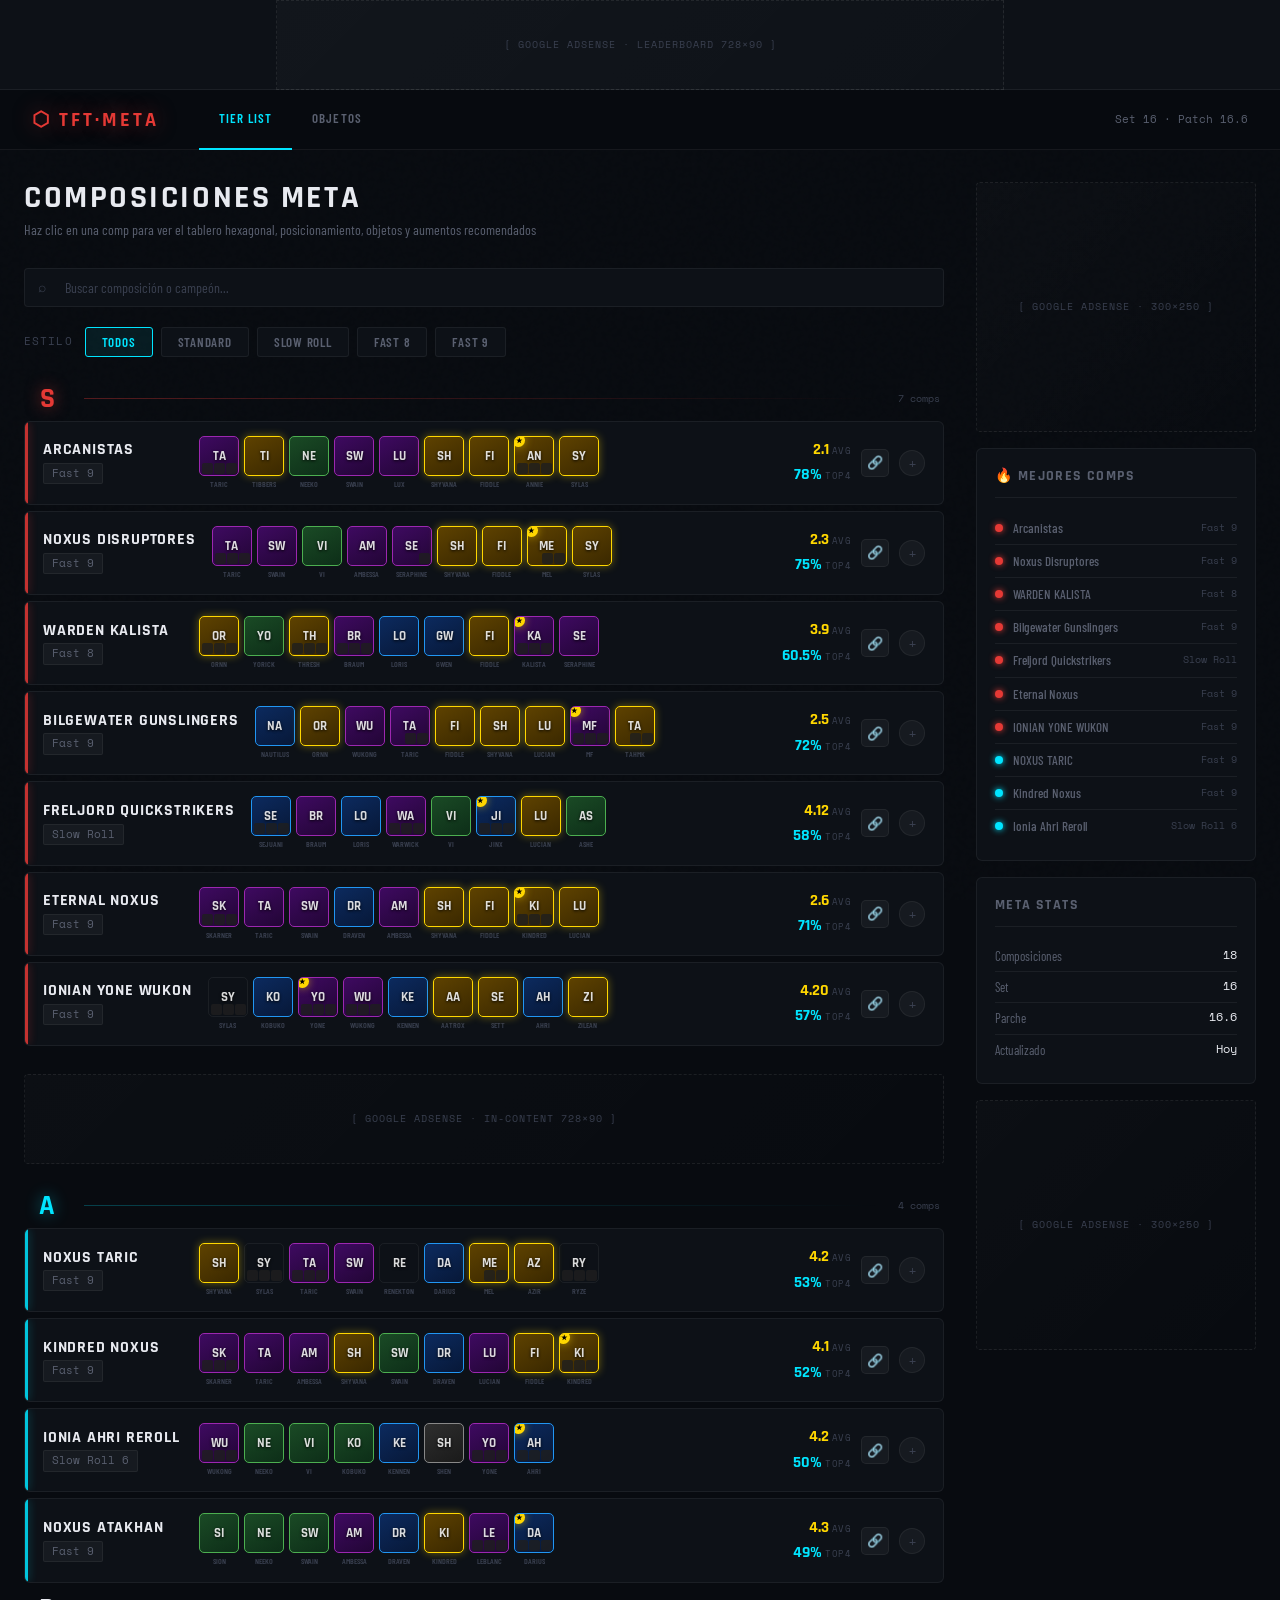
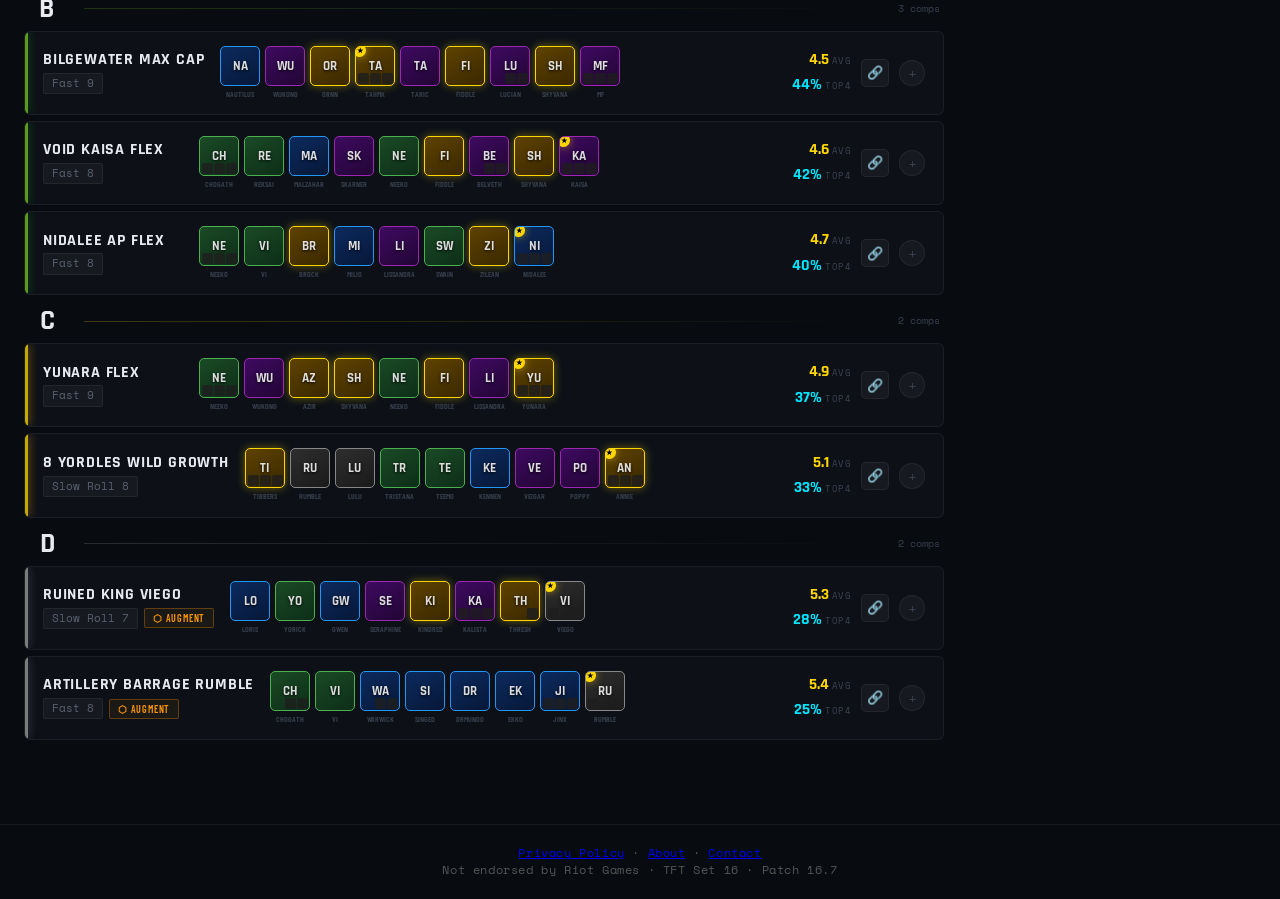
==== index.html @ 2f75623a "Eliminación de comentarios y espacios vacios" ====
<!DOCTYPE html>
<html lang="es">
<head>
<meta charset="UTF-8">
<meta name="viewport" content="width=device-width, initial-scale=1.0">
<title>TFT Meta Comps · Set 16 Tier List</title>
<link href="https://fonts.googleapis.com/css2?family=Rajdhani:wght@400;500;600;700&family=Space+Mono:wght@400;700&family=Barlow+Condensed:wght@300;400;500;600;700&display=swap" rel="stylesheet">
<link rel="stylesheet" href="index-style.css">
</head>
<body>

<div class="ad-top"><div class="ad-top-in">[ Google AdSense · Leaderboard 728×90 ]</div></div>

<nav>
  <a href="index.html" class="logo">⬡ TFT·META</a>
  <div class="nav-tabs">
    <a href="index.html" class="nav-tab on">Tier List</a>
    <a href="tft-items.html"   class="nav-tab">Objetos</a>
  </div>
  <div class="nav-right">
    <span class="patch">Set 16 · Patch 16.6</span>
  </div>
</nav>

<div class="wrap">
<div class="main">
  <div class="ph">
    <h1>Composiciones Meta</h1>
    <p>Haz clic en una comp para ver el tablero hexagonal, posicionamiento, objetos y aumentos recomendados</p>
  </div>
  <div class="swrap"><span class="si">⌕</span><input type="text" id="SI" placeholder="Buscar composición o campeón..." oninput="go()"></div>
  <div class="filt">
    <span class="fl">Estilo</span>
    <button class="fb on" onclick="sf(this,'all')">Todos</button>
    <button class="fb" onclick="sf(this,'Standard')">Standard</button>
    <button class="fb" onclick="sf(this,'Slow Roll')">Slow Roll</button>
    <button class="fb" onclick="sf(this,'Fast 8')">Fast 8</button>
    <button class="fb" onclick="sf(this,'Fast 9')">Fast 9</button>
  </div>
  <div id="TLC"></div>
</div>
<aside class="side">
  <div class="ad-side">[ Google AdSense · 300×250 ]</div>
  <div class="widget"><h3>🔥 Mejores Comps</h3><div id="QL"></div></div>
  <div class="widget">
    <h3>Meta Stats</h3>
    <div class="sr"><span class="sl">Composiciones</span><span class="sv" id="TC">—</span></div>
    <div class="sr"><span class="sl">Set</span><span class="sv">16</span></div>
    <div class="sr"><span class="sl">Parche</span><span class="sv">16.6</span></div>
    <div class="sr"><span class="sl">Actualizado</span><span class="sv">Hoy</span></div>
  </div>
  <div class="ad-side">[ Google AdSense · 300×250 ]</div>
</aside>
</div>
<footer style="text-align:center;padding:20px;color:#555;font-size:12px">
  <a href="privacy-policy.html">Privacy Policy</a> · 
  <a href="about.html">About</a> · 
  <a href="contact.html">Contact</a>
  <br>Not endorsed by Riot Games · TFT Set 16 · Patch 16.7
</footer>
<script src="index-main.js"></script>
</body>
</html>
---- index-style.css ----
:root {
  --bg: #080b10;
  --surf: #0d1117;
  --surf2: #131920;
  --brd: rgba(255, 255, 255, .06);
  --txt: #e8eaf0;
  --mut: #5a6070;
  --dim: #3a4050;
  --s: #e53935;
  --sg: rgba(229, 57, 53, .18);
  --sh: rgba(229, 57, 53, .55);
  --a: #00e5ff;
  --ag: rgba(0, 229, 255, .12);
  --ah: rgba(0, 229, 255, .45);
  --b: #69B41E;
  --bgg: #0D5B11;
  --bh: #187C19;
  --c: #e6c400;
  --cg: #e47200;
  --ch: #e69b00;
  --d: #909090;
  --dg: #494848;
  --dh: #636363;
  --gold: #ffd700;
  --goldg: rgba(255, 215, 0, .55);
  --c1: #888;
  --c2: #4caf50;
  --c3: #2196f3;
  --c4: #9c27b0;
  --c5: #ffd700;
}

*,
*::before,
*::after {
  box-sizing: border-box;
  margin: 0;
  padding: 0;
}

body {
  background: var(--bg);
  color: var(--txt);
  font-family: 'Barlow Condensed', sans-serif;
  font-size: 15px;
  line-height: 1.4;
  min-height: 100vh;
}

body::before {
  content: '';
  position: fixed;
  inset: 0;
  opacity: .4;
  pointer-events: none;
  z-index: 0;
  background-image: url("data:image/svg+xml,%3Csvg viewBox='0 0 200 200' xmlns='http://www.w3.org/2000/svg'%3E%3Cfilter id='n'%3E%3CfeTurbulence type='fractalNoise' baseFrequency='.85' numOctaves='4' stitchTiles='stitch'/%3E%3C/filter%3E%3Crect width='100%25' height='100%25' filter='url(%23n)' opacity='.035'/%3E%3C/svg%3E");
}

/* ADS */
.ad-top {
  width: 100%;
  background: var(--surf);
  border-bottom: 1px solid var(--brd);
  display: flex;
  align-items: center;
  justify-content: center;
  height: 90px;
  position: relative;
  z-index: 10;
}

.ad-top-in {
  width: 728px;
  height: 90px;
  background: linear-gradient(135deg, rgba(255, 255, 255, .02), rgba(255, 255, 255, .005));
  border: 1px dashed rgba(255, 255, 255, .08);
  display: flex;
  align-items: center;
  justify-content: center;
  color: var(--dim);
  font-family: 'Space Mono', monospace;
  font-size: 10px;
  letter-spacing: .1em;
  text-transform: uppercase;
}

.ad-side {
  width: 100%;
  min-height: 250px;
  background: linear-gradient(135deg, rgba(255, 255, 255, .02), rgba(255, 255, 255, .005));
  border: 1px dashed rgba(255, 255, 255, .08);
  display: flex;
  align-items: center;
  justify-content: center;
  color: var(--dim);
  font-family: 'Space Mono', monospace;
  font-size: 10px;
  letter-spacing: .1em;
  text-transform: uppercase;
  border-radius: 4px;
  margin-bottom: 16px;
}

.ad-inline {
  width: 100%;
  height: 90px;
  background: linear-gradient(135deg, rgba(255, 255, 255, .02), rgba(255, 255, 255, .005));
  border: 1px dashed rgba(255, 255, 255, .08);
  display: flex;
  align-items: center;
  justify-content: center;
  color: var(--dim);
  font-family: 'Space Mono', monospace;
  font-size: 10px;
  letter-spacing: .1em;
  text-transform: uppercase;
  border-radius: 4px;
  margin: 28px 0;
}

/* NAV */
nav {
  position: sticky;
  top: 0;
  z-index: 100;
  background: rgba(8, 11, 16, .95);
  backdrop-filter: blur(20px);
  border-bottom: 1px solid var(--brd);
  padding: 0 32px;
  height: 60px;
  display: flex;
  align-items: center;
  gap: 0;
}

.logo {
  font-family: 'Rajdhani', sans-serif;
  font-weight: 700;
  font-size: 20px;
  letter-spacing: .15em;
  text-transform: uppercase;
  color: var(--s);
  text-shadow: 0 0 20px var(--sh);
  text-decoration: none;
  flex-shrink: 0;
  margin-right: 40px;
}

.nav-tabs {
  display: flex;
  height: 60px;
  flex: 1;
  gap: 0;
}

.nav-tab {
  display: flex;
  align-items: center;
  padding: 0 20px;
  color: var(--mut);
  text-decoration: none;
  font-size: 13px;
  font-weight: 600;
  letter-spacing: .08em;
  text-transform: uppercase;
  border-bottom: 2px solid transparent;
  transition: all .2s;
  white-space: nowrap;
}

.nav-tab:hover {
  color: var(--txt);
  border-bottom-color: rgba(255, 255, 255, .15);
}

.nav-tab.on {
  color: var(--a);
  border-bottom-color: var(--a);
}

.nav-right {
  margin-left: auto;
  display: flex;
  align-items: center;
  gap: 12px;
  flex-shrink: 0;
}

.patch {
  font-family: 'Space Mono', monospace;
  font-size: 11px;
  color: var(--mut);
}

/* LAYOUT */
.wrap {
  position: relative;
  z-index: 1;
  max-width: 1440px;
  margin: 0 auto;
  padding: 32px 24px;
  display: flex;
  gap: 32px;
}

.main {
  flex: 1;
  min-width: 0;
}

.side {
  width: 280px;
  flex-shrink: 0;
}

.ph {
  margin-bottom: 28px;
}

.ph h1 {
  font-family: 'Rajdhani', sans-serif;
  font-weight: 700;
  font-size: 32px;
  letter-spacing: .08em;
  text-transform: uppercase;
  line-height: 1;
  margin-bottom: 6px;
}

.ph p {
  color: var(--mut);
  font-size: 14px;
}

/* SEARCH / FILTER */
.swrap {
  position: relative;
  margin-bottom: 20px;
}

.swrap input {
  width: 100%;
  background: var(--surf);
  border: 1px solid var(--brd);
  border-radius: 4px;
  color: var(--txt);
  font-family: 'Barlow Condensed', sans-serif;
  font-size: 14px;
  padding: 10px 16px 10px 40px;
  outline: none;
  transition: border-color .2s;
}

.swrap input:focus {
  border-color: rgba(0, 229, 255, .4);
}

.swrap input::placeholder {
  color: var(--dim);
}

.si {
  position: absolute;
  left: 14px;
  top: 50%;
  transform: translateY(-50%);
  color: var(--dim);
  font-size: 14px;
}

.filt {
  display: flex;
  gap: 8px;
  margin-bottom: 28px;
  flex-wrap: wrap;
  align-items: center;
}

.fl {
  font-size: 11px;
  letter-spacing: .1em;
  text-transform: uppercase;
  color: var(--dim);
  font-family: 'Space Mono', monospace;
  margin-right: 4px;
}

.fb {
  background: var(--surf);
  border: 1px solid var(--brd);
  color: var(--mut);
  padding: 6px 16px;
  border-radius: 3px;
  font-family: 'Barlow Condensed', sans-serif;
  font-size: 13px;
  font-weight: 600;
  letter-spacing: .06em;
  text-transform: uppercase;
  cursor: pointer;
  transition: all .18s;
}

.fb:hover {
  border-color: rgba(255, 255, 255, .15);
  color: var(--txt);
  background: var(--surf2);
}

.fb.on {
  background: rgba(0, 229, 255, .08);
  border-color: var(--a);
  color: var(--a);
}

/* TIER */
.ts {
  margin-bottom: 12px;
}

.tlr {
  display: flex;
  align-items: center;
  gap: 16px;
  margin-bottom: 8px;
  padding: 0 4px;
}

.tb {
  font-family: 'Rajdhani', sans-serif;
  font-weight: 700;
  font-size: 28px;
  letter-spacing: .05em;
  width: 40px;
  text-align: center;
  flex-shrink: 0;
  line-height: 1;
}

.tb.S {
  color: var(--s);
  text-shadow: 0 0 16px var(--sh);
}

.tb.A {
  color: var(--a);
  text-shadow: 0 0 16px var(--ah);
}

.tdiv {
  flex: 1;
  height: 1px;
}

.tdiv.S {
  background: linear-gradient(90deg, var(--s), transparent);
  opacity: .35;
}

.tdiv.A {
  background: linear-gradient(90deg, var(--a), transparent);
  opacity: .25;
}

.tdiv.B {
  background: linear-gradient(90deg, var(--b), transparent);
  opacity: .25;
}

.tdiv.C {
  background: linear-gradient(90deg, var(--c), transparent);
  opacity: .25;
}

.tdiv.D {
  background: linear-gradient(90deg, var(--d), transparent);
  opacity: .25;
}


.tc {
  font-family: 'Space Mono', monospace;
  font-size: 10px;
  color: var(--dim);
}

/* COMP CARD */
.cg {
  display: flex;
  flex-direction: column;
  gap: 6px;
}

.cc {
  background: var(--surf);
  border: 1px solid var(--brd);
  border-radius: 6px;
  padding: 14px 18px;
  display: flex;
  align-items: center;
  gap: 16px;
  cursor: pointer;
  position: relative;
  overflow: hidden;
  transition: all .22s cubic-bezier(.4, 0, .2, 1);
  animation: fiu .4s ease both;
}

@keyframes fiu {
  from {
    opacity: 0;
    transform: translateY(8px);
  }
  to {
    opacity: 1;
    transform: translateY(0);
  }
}

.cc::before {
  content: '';
  position: absolute;
  left: 0;
  top: 0;
  bottom: 0;
  width: 3px;
  border-radius: 6px 0 0 6px;
  opacity: .85;
}

.cc.S::before {
  background: var(--s);
  box-shadow: 0 0 10px var(--sh);
}

.cc.A::before {
  background: var(--a);
  box-shadow: 0 0 10px var(--ah);
}

.cc.B::before {
  background: var(--b);
  box-shadow: 0 0 10px var(--bh);
}

.cc.C::before {
  background: var(--c);
  box-shadow: 0 0 10px var(--ch);
}

.cc.D::before {
  background: var(--d);
  box-shadow: 0 0 10px var(--dh);
}

.cc:hover {
  border-color: rgba(255, 255, 255, .10);
  transform: translateX(2px);
}

.cc.S:hover {
  background: var(--surf2);
  box-shadow: 0 0 20px var(--sg);
}

.cc.A:hover {
  background: var(--surf2);
  box-shadow: 0 0 20px var(--ag);
}

.cc.B:hover {
  background: var(--surf2);
  box-shadow: 0 0 20px var(--bgg);
}

.cc.C:hover {
  background: var(--surf2);
  box-shadow: 0 0 20px var(--cg);
}

.cc.D:hover {
  background: var(--surf2);
  box-shadow: 0 0 20px var(--dg);
}

.cc.exp {
  flex-wrap: wrap;
}

.cc.S.exp {
  background: var(--surf2);
  box-shadow: 0 0 30px var(--sg);
  border-color: rgba(229, 57, 53, .18);
}

.cc.A.exp {
  background: var(--surf2);
  box-shadow: 0 0 30px var(--ag);
  border-color: rgba(0, 229, 255, .12);
}

.cc.B.exp {
  background: var(--surf2);
  box-shadow: 0 0 30px var(--bgg);
  border-color: rgba(60, 255, 0, 0.12);
}

.cc.C.exp {
  background: var(--surf2);
  box-shadow: 0 0 30px var(--cg);
  border-color: rgba(255, 145, 0, 0.12);
}

.cc.D.exp {
  background: var(--surf2);
  box-shadow: 0 0 30px var(--dg);
  border-color: rgba(65, 65, 65, 0.12);
}

/* COMP INFO */
.ci {
  min-width: 140px;
  flex-shrink: 0;
}

.cn {
  font-family: 'Rajdhani', sans-serif;
  font-weight: 700;
  font-size: 16px;
  letter-spacing: .05em;
  text-transform: uppercase;
  color: var(--txt);
  line-height: 1.1;
  margin-bottom: 4px;
}

.cm {
  display: flex;
  gap: 6px;
  align-items: center;
  flex-wrap: wrap;
}

.cps {
  font-size: 11px;
  font-family: 'Space Mono', monospace;
  color: var(--mut);
  background: rgba(255, 255, 255, .04);
  padding: 2px 8px;
  border-radius: 2px;
  border: 1px solid var(--brd);
}

.ctag {
  font-size: 10px;
  letter-spacing: .08em;
  text-transform: uppercase;
  padding: 2px 8px;
  border-radius: 2px;
  border: 1px solid;
  font-weight: 600;
}

.tag-augment {
  color: #ff9800;
  border-color: rgba(255, 152, 0, .3);
  background: rgba(255, 152, 0, .06);
}

/* CHAMPION AVATAR */
.chl {
  display: flex;
  gap: 5px;
  align-items: center;
  flex: 1;
  flex-wrap: wrap;
  min-width: 0;
}

.chm {
  position: relative;
  display: flex;
  flex-direction: column;
  align-items: center;
  gap: 3px;
}

.av {
  position: relative;
  width: 40px;
  height: 40px;
  border-radius: 5px;
  overflow: hidden;
  flex-shrink: 0;
  border: 1.5px solid var(--brd);
  display: flex;
  align-items: center;
  justify-content: center;
}

.av.c1 { border-color: var(--c1); background: linear-gradient(150deg, #2e2e2e, #1a1a1a); }
.av.c2 { border-color: var(--c2); background: linear-gradient(150deg, #1a4a25, #0d2e18); }
.av.c3 { border-color: var(--c3); background: linear-gradient(150deg, #0c2a5e, #071838); }
.av.c4 { border-color: var(--c4); background: linear-gradient(150deg, #3e0a60, #220535); }
.av.c5 {
  border-color: var(--c5);
  background: linear-gradient(150deg, #5e4200, #3a2800);
  box-shadow: 0 0 8px rgba(255, 215, 0, .4);
}

.av img {
  position: absolute;
  inset: 0;
  width: 100%;
  height: 100%;
  object-fit: cover;
  object-position: top center;
  z-index: 2;
  display: block;
}

.av .ini {
  position: relative;
  z-index: 1;
  font-family: 'Rajdhani', sans-serif;
  font-weight: 700;
  font-size: 13px;
  color: rgba(255, 255, 255, .85);
  text-shadow: 0 1px 3px rgba(0, 0, 0, .9);
}

.carry-pip {
  position: absolute;
  top: -3px;
  left: -3px;
  width: 13px;
  height: 13px;
  background: var(--gold);
  border-radius: 50%;
  display: flex;
  align-items: center;
  justify-content: center;
  font-size: 7px;
  color: #000;
  font-weight: 900;
  box-shadow: 0 0 8px var(--goldg);
  z-index: 5;
  line-height: 1;
}

.istrip {
  position: absolute;
  bottom: 1px;
  left: 1px;
  right: 1px;
  display: flex;
  gap: 1px;
  justify-content: flex-end;
  z-index: 4;
}

.idot {
  width: 11px;
  height: 11px;
  border-radius: 2px;
  overflow: hidden;
  flex-shrink: 0;
  background: rgba(30, 30, 30, .8);
  display: flex;
  align-items: center;
  justify-content: center;
  font-size: 7px;
  position: relative;
}

.idot img {
  position: absolute;
  inset: 0;
  width: 100%;
  height: 100%;
  object-fit: cover;
  display: block;
  z-index: 2;
}

.chmn {
  font-size: 8px;
  color: var(--dim);
  text-align: center;
  text-transform: uppercase;
  font-weight: 600;
  max-width: 40px;
  overflow: hidden;
  text-overflow: ellipsis;
  white-space: nowrap;
}

/* STATS + SHARE */
.card-right {
  display: flex;
  align-items: center;
  gap: 10px;
  flex-shrink: 0;
}

.csi {
  display: flex;
  flex-direction: column;
  gap: 3px;
  align-items: flex-end;
  min-width: 68px;
}

.csir {
  display: flex;
  align-items: baseline;
  gap: 3px;
}

.csiv {
  font-family: 'Rajdhani', sans-serif;
  font-weight: 700;
  font-size: 16px;
}

.csil {
  font-size: 9px;
  color: var(--dim);
  letter-spacing: .05em;
  text-transform: uppercase;
  font-family: 'Space Mono', monospace;
}

.gold-v .csiv { color: var(--gold); }
.cyan-v .csiv { color: var(--a); }

.share-btn {
  width: 28px;
  height: 28px;
  border-radius: 5px;
  background: rgba(255, 255, 255, .04);
  border: 1px solid var(--brd);
  display: flex;
  align-items: center;
  justify-content: center;
  color: var(--mut);
  font-size: 13px;
  cursor: pointer;
  transition: all .18s;
  flex-shrink: 0;
  position: relative;
}

.share-btn:hover {
  background: rgba(255, 255, 255, .09);
  border-color: rgba(255, 255, 255, .15);
  color: var(--txt);
}

.share-btn.copied {
  border-color: var(--a);
  color: var(--a);
  background: rgba(0, 229, 255, .08);
}

.share-tooltip {
  position: absolute;
  bottom: calc(100% + 6px);
  right: 0;
  background: #1a2332;
  border: 1px solid var(--brd);
  color: var(--a);
  font-size: 10px;
  font-family: 'Space Mono', monospace;
  padding: 3px 8px;
  border-radius: 3px;
  white-space: nowrap;
  pointer-events: none;
  opacity: 0;
  transition: opacity .2s;
}

.share-btn.copied .share-tooltip {
  opacity: 1;
}

.ctog {
  flex-shrink: 0;
  width: 26px;
  height: 26px;
  border-radius: 50%;
  background: rgba(255, 255, 255, .04);
  border: 1px solid var(--brd);
  display: flex;
  align-items: center;
  justify-content: center;
  color: var(--dim);
  font-size: 16px;
  line-height: 1;
  transition: all .2s;
}

.cc.exp .ctog {
  background: rgba(255, 255, 255, .09);
  transform: rotate(45deg);
  color: var(--txt);
}

/* EXPANDED */
.cdet {
  width: 100%;
  border-top: 1px solid var(--brd);
  padding-top: 20px;
  margin-top: 6px;
  display: none;
  animation: fid .25s ease;
}

@keyframes fid {
  from { opacity: 0; transform: translateY(4px); }
  to { opacity: 1; transform: translateY(0); }
}

.cc.exp .cdet {
  display: block;
}

.dl {
  display: flex;
  gap: 24px;
  align-items: flex-start;
}

/* HEX BOARD */

.hbo {
  flex-shrink: 0;
}

.hbl {
  font-family: 'Space Mono', monospace;
  font-size: 9px;
  letter-spacing: .12em;
  text-transform: uppercase;
  color: var(--dim);
  margin-bottom: 10px;
}

.hb {
  display: flex;
  flex-direction: column;
}

.hr {
  display: flex;
  margin-bottom: -10px;
}

.hr.off {
  margin-left: 30px;
}

.hc {
  width: 56px;
  height: 64px;
  margin: 0 3px;
  position: relative;
  flex-shrink: 0;
  /* Sustituimos clip-path por mask para permitir bordes redondeados */
  -webkit-mask-image: url("data:image/svg+xml,%3Csvg xmlns='http://www.w3.org/2000/svg' viewBox='0 0 100 100'%3E%3Cpath d='M50 2L95 25V75L50 98L5 75V25L50 2Z' stroke-width='8' stroke-linejoin='round' stroke='%23000' fill='%23000'/%3E%3C/svg%3E");
  mask-image: url("data:image/svg+xml,%3Csvg xmlns='http://www.w3.org/2000/svg' viewBox='0 0 100 100'%3E%3Cpath d='M50 2L95 25V75L50 98L5 75V25L50 2Z' stroke-width='8' stroke-linejoin='round' stroke='%23000' fill='%23000'/%3E%3C/svg%3E");
  -webkit-mask-size: contain;
  mask-size: contain;
  -webkit-mask-repeat: no-repeat;
  mask-repeat: no-repeat;
  transition: transform .15s, filter .15s;
  cursor: default;
  overflow: hidden;
}

.hc:hover {
  transform: scale(1.08);
  z-index: 10;
  filter: brightness(1.15);
}

.hc.emp { background: rgba(255, 255, 255, .025); }
.hc.c1 { background: linear-gradient(150deg, #3a3a3a, #1a1a1a); }
.hc.c2 { background: linear-gradient(150deg, #1e5230, #0d2e1a); }
.hc.c3 { background: linear-gradient(150deg, #0e3068, #071a3e); }
.hc.c4 { background: linear-gradient(150deg, #4a0e70, #280640); }
.hc.c5 { background: linear-gradient(150deg, #6e5000, #3e2d00); }

.hc.c5::before,
.hc.car::before {
  content: '';
  position: absolute;
  inset: 0;
  clip-path: polygon(50% 0%, 100% 25%, 100% 75%, 50% 100%, 0% 75%, 0% 25%);
  pointer-events: none;
  z-index: 3;
}

.hc.c5::before { box-shadow: inset 0 0 14px rgba(255, 215, 0, .4); }
.hc.car::before { box-shadow: inset 0 0 20px rgba(255, 215, 0, .65); }

.hi {
  position: absolute;
  inset: 0;
  display: block !important;
  flex-direction: column;
  align-items: center;
  justify-content: center;
  z-index: 2;
  gap: 0 !important;
  margin: 0 !important;
  padding: 0 !important;
}

.himg {
  width: 100% !important;
  height: 100% !important;
  object-fit: cover;
  object-position: top center;
  display: block;
  border-radius: 0 !important;
}

.hini {
  display: none !important;
  font-family: 'Rajdhani', sans-serif;
  font-weight: 700;
  font-size: 12px;
  color: rgba(255, 255, 255, .9);
  text-shadow: 0 1px 4px rgba(0, 0, 0, .9);
}

.hn {
  display: none !important;
  font-size: 6.5px;
  font-weight: 700;
  letter-spacing: .05em;
  text-transform: uppercase;
  color: rgba(255, 255, 255, .8);
  text-align: center;
  max-width: 90%;
  overflow: hidden;
  text-overflow: ellipsis;
  white-space: nowrap;
}

.hstar {
  position: absolute;
  top: 4px;
  right: 6px;
  font-size: 9px;
  color: var(--gold);
  text-shadow: 0 0 8px var(--goldg);
  z-index: 5;
}

.hitms {
  position: absolute;
  bottom: -24px;
  left: 50%;
  transform: translateX(-50%);
  display: flex;
  gap: 2px;
  z-index: 5;
}

.hitm {
  width: 17px;
  height: 17px;
  border-radius: 3px;
  border: 1px solid rgba(255, 255, 255, .2);
  flex-shrink: 0;
  overflow: hidden;
  background: rgba(20, 20, 20, .9);
  display: flex;
  align-items: center;
  justify-content: center;
  font-size: 9px;
  position: relative;
}

.hitm img {
  position: absolute;
  inset: 0;
  width: 50%;
  height: 50%;
  display: block;
  z-index: 2;
 
}

.hrw {
  margin-bottom: 28px;
}

/* RIGHT PANEL */
.rp {
  flex: 1;
  display: flex;
  flex-direction: column;
  gap: 14px;
  min-width: 0;
}

.sg3 {
  display: grid;
  grid-template-columns: repeat(3, 1fr);
  gap: 8px;
}

.sp {
  background: var(--bg);
  border: 1px solid var(--brd);
  border-radius: 4px;
  padding: 8px 10px;
  text-align: center;
}

.spl {
  font-size: 9px;
  font-family: 'Space Mono', monospace;
  letter-spacing: .08em;
  text-transform: uppercase;
  color: var(--dim);
  margin-bottom: 4px;
}

.spv {
  font-family: 'Rajdhani', sans-serif;
  font-weight: 700;
  font-size: 20px;
}

.vg { color: var(--gold); }
.vc { color: var(--a); }

/* ITEMS BLOCK */
.iblock {
  background: var(--bg);
  border: 1px solid var(--brd);
  border-radius: 5px;
  padding: 12px 16px;
}

.iblock h4,
.aug-block h4,
.car-block h4 {
  font-size: 9px;
  letter-spacing: .12em;
  text-transform: uppercase;
  color: var(--dim);
  font-family: 'Space Mono', monospace;
  margin-bottom: 10px;
}

.crow-list {
  display: flex;
  flex-direction: column;
  gap: 10px;
}

.crow {
  display: flex;
  align-items: center;
  gap: 12px;
}

.cav {
  position: relative;
  width: 40px;
  height: 40px;
  border-radius: 5px;
  border: 2px solid var(--gold);
  box-shadow: 0 0 8px var(--goldg);
  overflow: hidden;
  flex-shrink: 0;
  display: flex;
  align-items: center;
  justify-content: center;
  font-family: 'Rajdhani', sans-serif;
  font-weight: 700;
  font-size: 14px;
  color: rgba(255, 255, 255, .9);
}

.cav img {
  position: absolute;
  inset: 0;
  width: 100%;
  height: 100%;
  object-fit: cover;
  object-position: top center;
  z-index: 2;
  display: block;
}

.cav .ini {
  position: relative;
  z-index: 1;
}

.cname {
  font-family: 'Rajdhani', sans-serif;
  font-weight: 700;
  font-size: 13px;
  letter-spacing: .05em;
  text-transform: uppercase;
  color: var(--gold);
  min-width: 60px;
  flex-shrink: 0;
}

.citems {
  display: flex;
  gap: 6px;
  align-items: center;
  flex-wrap: wrap;
}

.icard2 {
  display: flex;
  flex-direction: column;
  align-items: center;
  gap: 3px;
}

.ibox2 {
  width: 34px;
  height: 34px;
  border-radius: 5px;
  border: 1px solid rgba(255, 255, 255, .15);
  overflow: hidden;
  background: var(--surf2);
  flex-shrink: 0;
  display: flex;
  align-items: center;
  justify-content: center;
  font-size: 16px;
  position: relative;
}

.ibox2 img {
  position: absolute;
  inset: 0;
  width: 100%;
  height: 100%;
  object-fit: cover;
  display: block;
  z-index: 2;
}

.ibox2 .fbk {
  position: relative;
  z-index: 1;
  font-size: 14px;
}

.iname2 {
  font-size: 7.5px;
  color: var(--mut);
  text-align: center;
  max-width: 44px;
  line-height: 1.2;
  white-space: nowrap;
  overflow: hidden;
  text-overflow: ellipsis;
}

/* AUGMENTS BLOCK */
.aug-block {
  background: var(--bg);
  border: 1px solid var(--brd);
  border-radius: 5px;
  padding: 12px 16px;
}

.aug-list {
  display: flex;
  flex-direction: column;
  gap: 8px;
}

.aug-row {
  display: flex;
  align-items: center;
  gap: 10px;
}

.aug-icon-wrap {
  width: 36px;
  height: 36px;
  flex-shrink: 0;
  position: relative;
  clip-path: polygon(50% 0%, 100% 25%, 100% 75%, 50% 100%, 0% 75%, 0% 25%);
  display: flex;
  align-items: center;
  justify-content: center;
}

.aug-icon-wrap.gold { background: linear-gradient(135deg, #b8860b, #6b4c00); }
.aug-icon-wrap.silver { background: linear-gradient(135deg, #607d8b, #37474f); }
.aug-icon-wrap.prismatic { background: linear-gradient(135deg, #7b1fa2, #311b92); }

.aug-icon-wrap img {
  width: 78%;
  height: 78%;
  object-fit: contain;
  display: block;
  position: relative;
  z-index: 2;
}

.aug-icon-wrap .aug-fbk {
  position: relative;
  z-index: 1;
  font-size: 11px;
  color: rgba(255, 255, 255, .7);
}

.aug-icon-wrap img.loaded + .aug-fbk {
  display: none;
}

.aug-info {
  flex: 1;
  min-width: 0;
}

.aug-name {
  font-size: 13px;
  color: var(--txt);
  font-weight: 500;
  line-height: 1.2;
}

.aug-tier-label {
  font-size: 9px;
  font-family: 'Space Mono', monospace;
  letter-spacing: .06em;
  text-transform: uppercase;
  margin-top: 1px;
}

.aug-icon-wrap.gold ~ .aug-info .aug-tier-label { color: #ffd700; }
.aug-icon-wrap.silver ~ .aug-info .aug-tier-label { color: #90a4ae; }
.aug-icon-wrap.prismatic ~ .aug-info .aug-tier-label { color: #ce93d8; }

/* CAROUSEL BLOCK */
.car-block {
  background: var(--bg);
  border: 1px solid var(--brd);
  border-radius: 5px;
  padding: 12px 16px;
}

.car-list {
  display: flex;
  gap: 8px;
  flex-wrap: wrap;
}

.car-item {
  display: flex;
  flex-direction: column;
  align-items: center;
  gap: 4px;
}

.car-img {
  width: 36px;
  height: 36px;
  border-radius: 5px;
  border: 1px solid rgba(255, 255, 255, .15);
  overflow: hidden;
  background: var(--surf2);
  display: flex;
  align-items: center;
  justify-content: center;
  font-size: 16px;
  position: relative;
}

.car-img img {
  position: absolute;
  inset: 0;
  width: 100%;
  height: 100%;
  object-fit: cover;
  display: block;
  z-index: 2;
}

.car-img .fbk {
  position: relative;
  z-index: 1;
  font-size: 14px;
}

.car-name {
  font-size: 7.5px;
  color: var(--mut);
  text-align: center;
  max-width: 44px;
  line-height: 1.2;
  white-space: nowrap;
  overflow: hidden;
  text-overflow: ellipsis;
}

.car-item.high .car-img { border-color: var(--gold); box-shadow: 0 0 6px rgba(255, 215, 0, .3); }
.car-item.med .car-img { border-color: var(--a); box-shadow: 0 0 6px rgba(0, 229, 255, .2); }

.db h4 {
  font-size: 9px;
  letter-spacing: .12em;
  text-transform: uppercase;
  color: var(--dim);
  font-family: 'Space Mono', monospace;
  margin-bottom: 5px;
}

.db p {
  font-size: 13px;
  color: var(--mut);
  line-height: 1.6;
}

.legend {
  display: flex;
  gap: 10px;
  flex-wrap: wrap;
  margin-top: 2px;
}

.leg {
  display: flex;
  align-items: center;
  gap: 5px;
  font-size: 11px;
  color: var(--dim);
}

.legsw {
  width: 11px;
  height: 11px;
  border-radius: 2px;
  flex-shrink: 0;
}

/* SIDEBAR */
.widget {
  background: var(--surf);
  border: 1px solid var(--brd);
  border-radius: 6px;
  padding: 18px;
  margin-bottom: 16px;
}

.widget h3 {
  font-family: 'Rajdhani', sans-serif;
  font-weight: 700;
  font-size: 14px;
  letter-spacing: .1em;
  text-transform: uppercase;
  color: var(--mut);
  margin-bottom: 14px;
  border-bottom: 1px solid var(--brd);
  padding-bottom: 10px;
}

.qr {
  display: flex;
  align-items: center;
  gap: 10px;
  padding: 7px 0;
  border-bottom: 1px solid var(--brd);
  font-size: 13px;
  cursor: pointer;
}

.qr:last-child {
  border-bottom: none;
}

.qr:hover .qn {
  color: var(--txt);
}

.qd {
  width: 8px;
  height: 8px;
  border-radius: 50%;
  flex-shrink: 0;
}

.dS { background: var(--s); box-shadow: 0 0 6px var(--s); }
.dA { background: var(--a); box-shadow: 0 0 6px var(--a); }
.dB { background: var(--b); box-shadow: 0 0 6px var(--b); }
.dC { background: var(--c); box-shadow: 0 0 6px var(--c); }
.dD { background: var(--d); box-shadow: 0 0 6px var(--d); }

.qn {
  flex: 1;
  color: var(--mut);
  font-weight: 500;
  transition: color .15s;
}

.qt {
  font-size: 10px;
  font-family: 'Space Mono', monospace;
  color: var(--dim);
}

.sr {
  display: flex;
  justify-content: space-between;
  padding: 6px 0;
  font-size: 13px;
  border-bottom: 1px solid var(--brd);
}

.sr:last-child {
  border-bottom: none;
}

.sl {
  color: var(--mut);
}

.sv {
  font-family: 'Space Mono', monospace;
  font-size: 12px;
  color: var(--txt);
}

footer {
  position: relative;
  z-index: 1;
  border-top: 1px solid var(--brd);
  padding: 24px;
  text-align: center;
  color: var(--dim);
  font-size: 12px;
  font-family: 'Space Mono', monospace;
  letter-spacing: .05em;
  margin-top: 40px;
}

@media(max-width:1000px) {
  .side {
    display: none;
  }
}

@media(max-width:700px) {
  .wrap {
    padding: 16px 12px;
  }
  .cc {
    padding: 12px 14px;
    gap: 10px;
  }
  .ci {
    min-width: 110px;
  }
  nav {
    padding: 0 16px;
  }
  .dl {
    flex-direction: column;
  }
  .nav-tab {
    padding: 0 10px;
    font-size: 11px;
  }
}
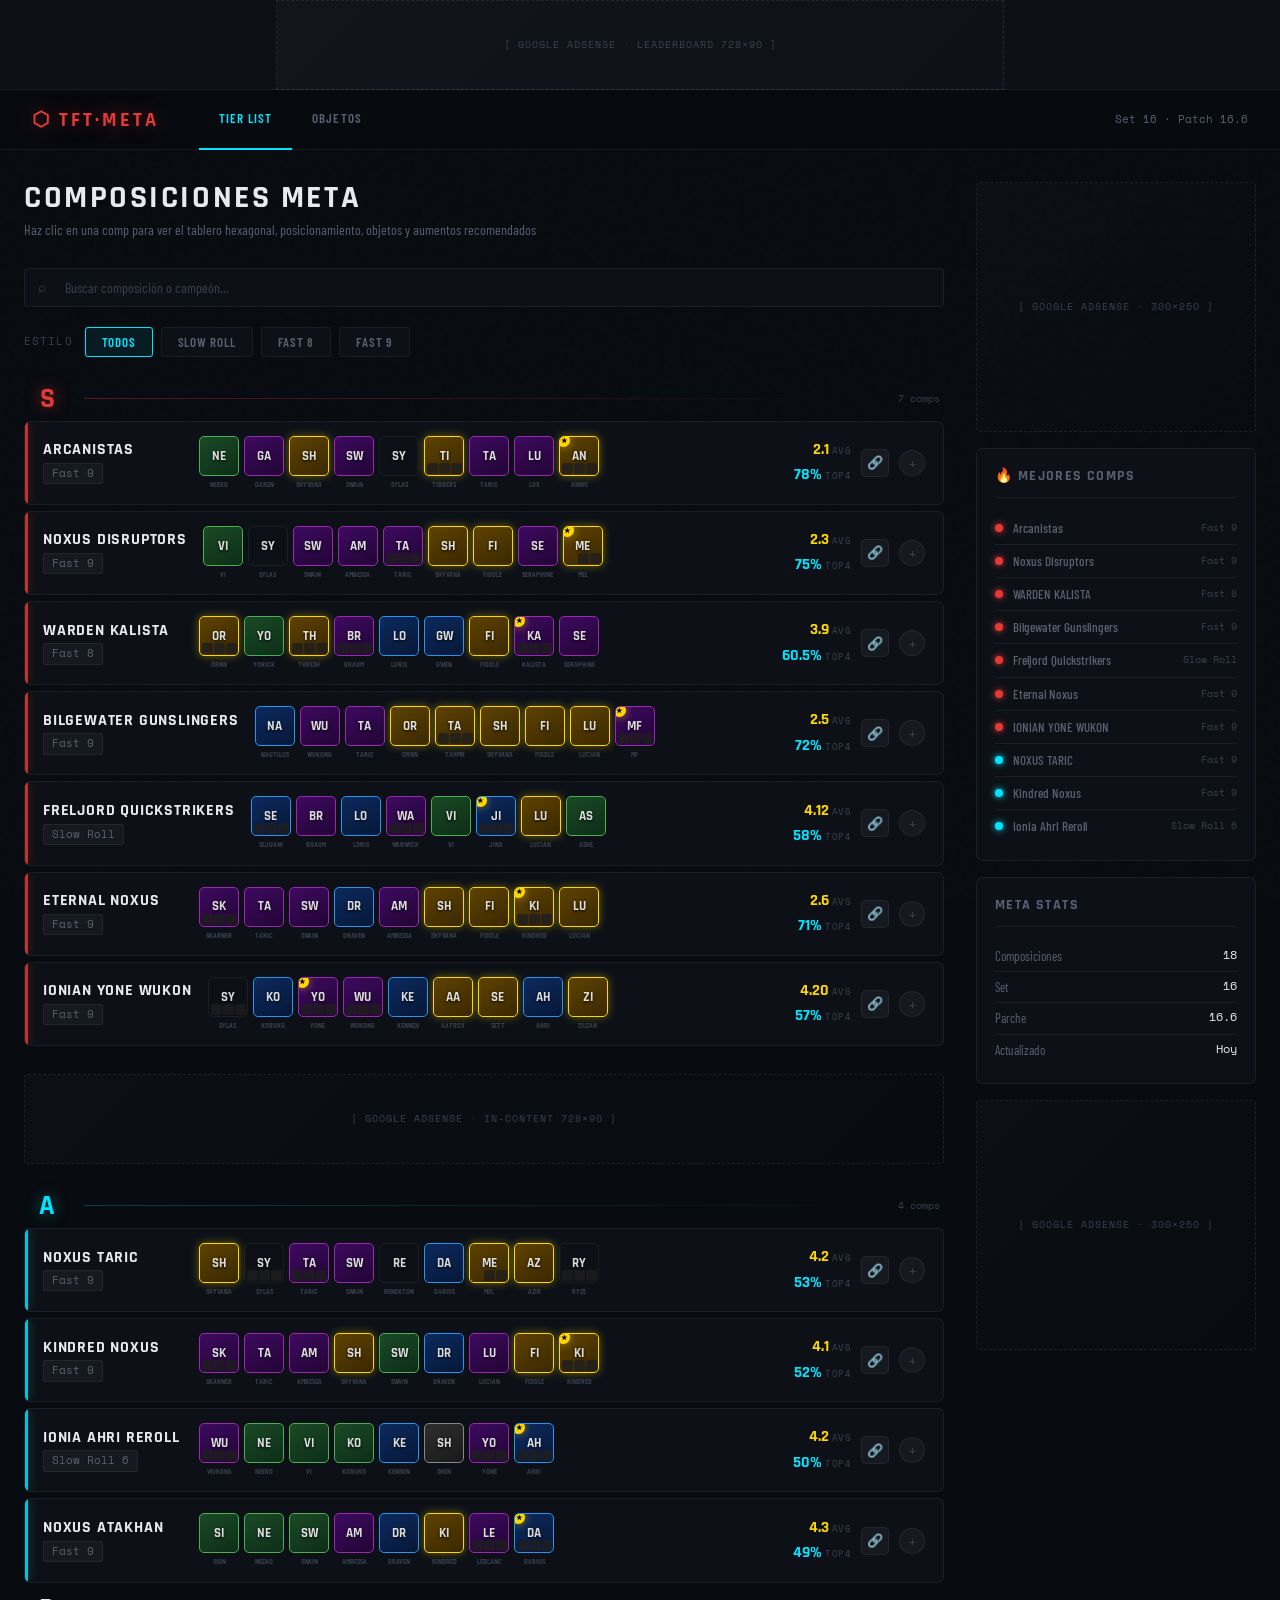
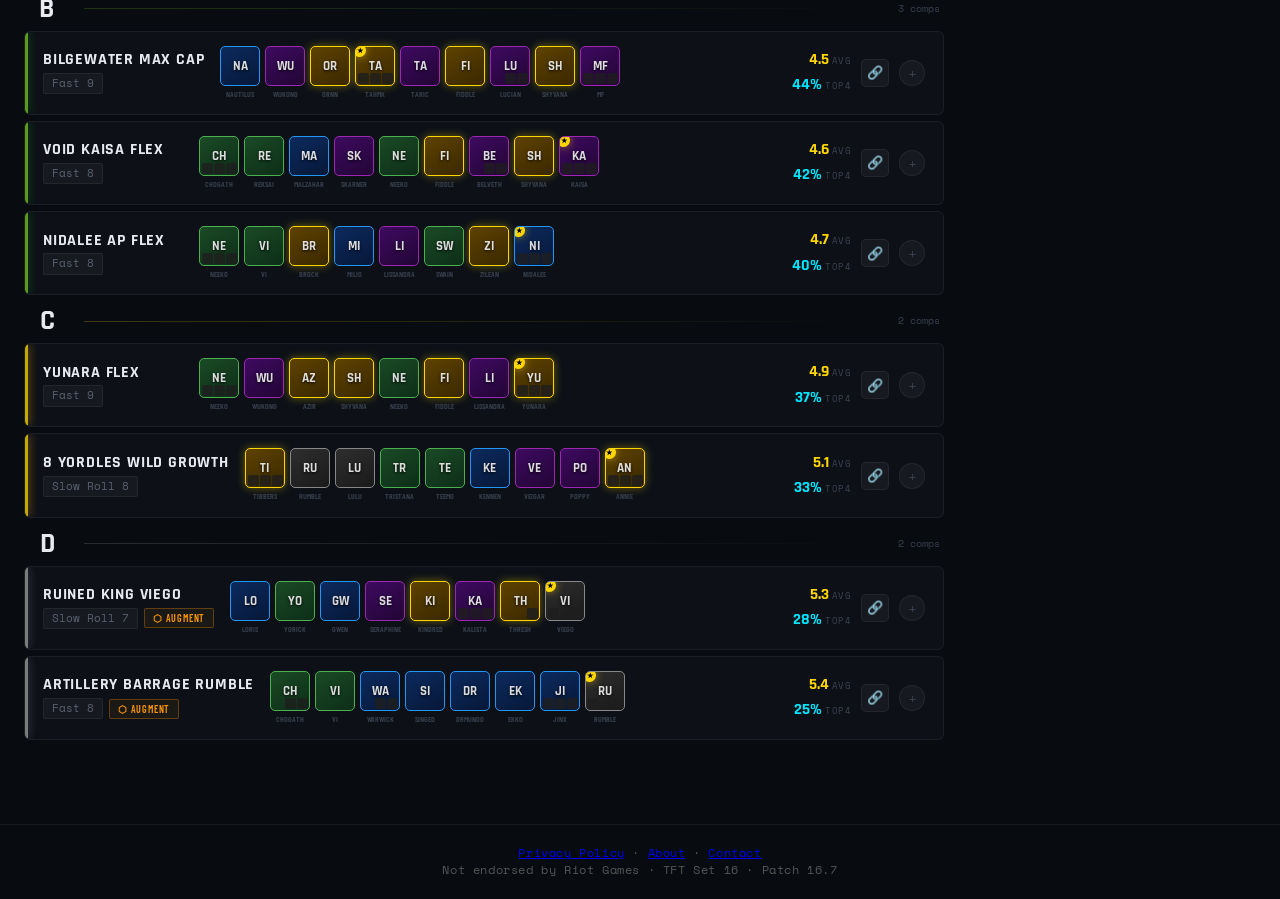
==== commit 664fe40b: "Se actualizan formaciones del Tier S e items" ====
--- a/index.html
+++ b/index.html
@@ -32,7 +32,6 @@
   <div class="filt">
     <span class="fl">Estilo</span>
     <button class="fb on" onclick="sf(this,'all')">Todos</button>
-    <button class="fb" onclick="sf(this,'Standard')">Standard</button>
     <button class="fb" onclick="sf(this,'Slow Roll')">Slow Roll</button>
     <button class="fb" onclick="sf(this,'Fast 8')">Fast 8</button>
     <button class="fb" onclick="sf(this,'Fast 9')">Fast 9</button>
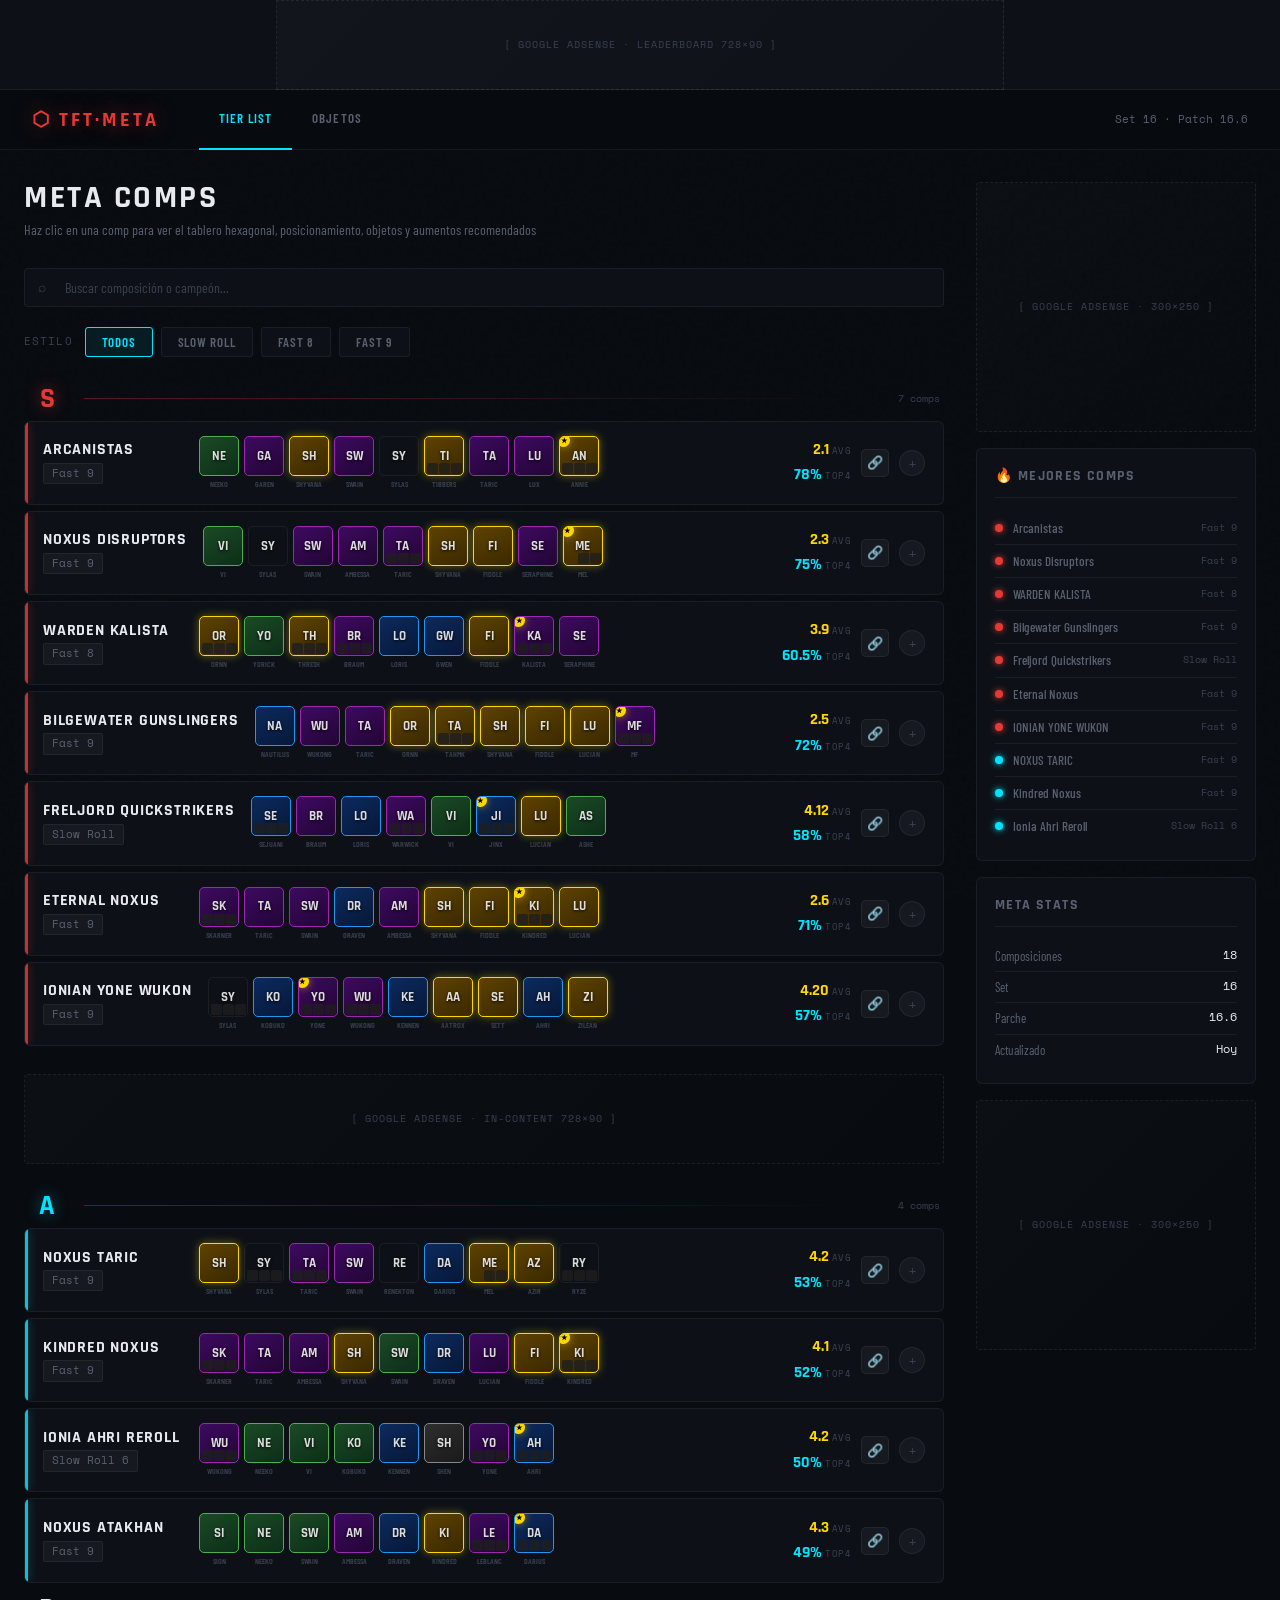
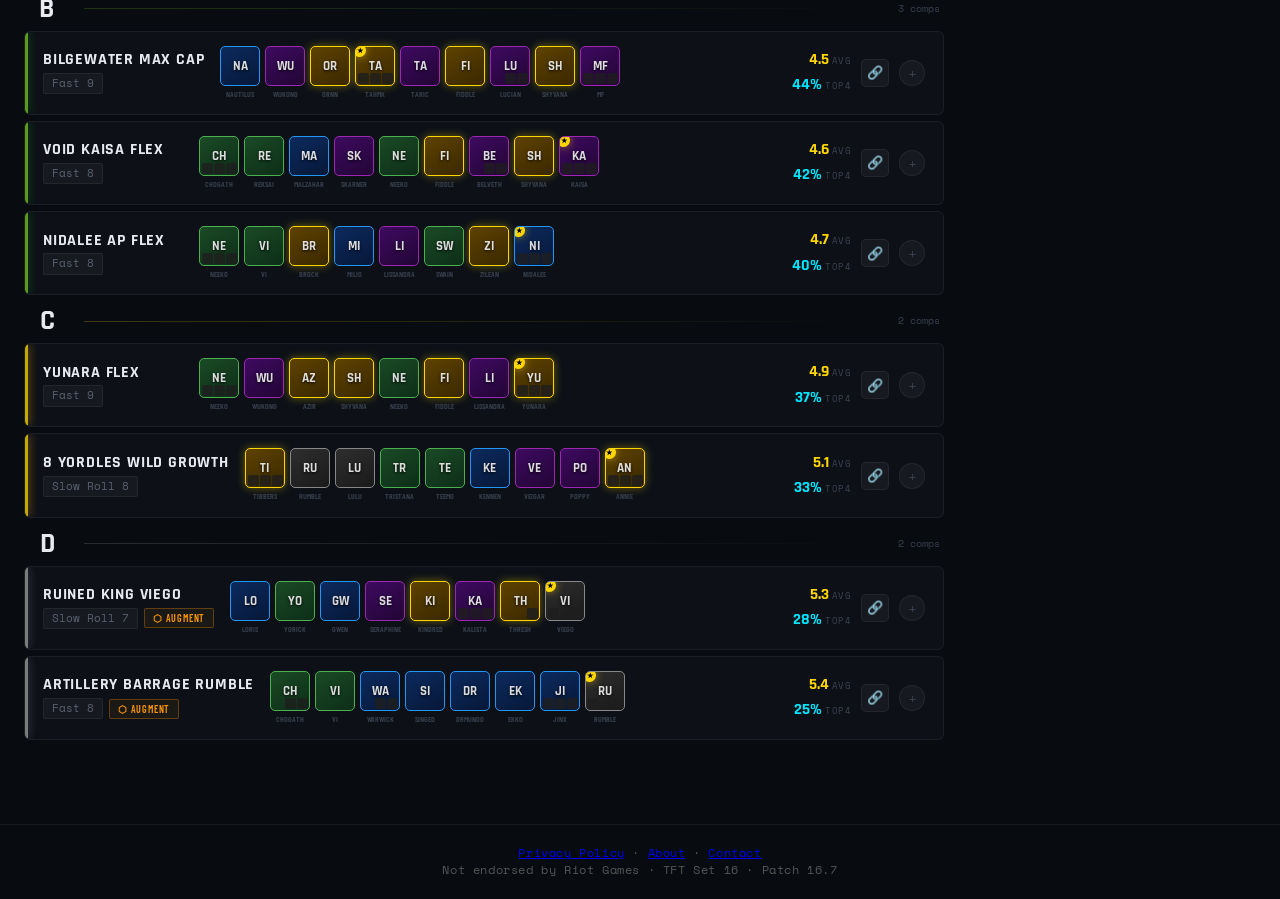
==== commit 4a4eb1d7: "Cambio nombre del sub del index" ====
--- a/index.html
+++ b/index.html
@@ -25,7 +25,7 @@
 <div class="wrap">
 <div class="main">
   <div class="ph">
-    <h1>Composiciones Meta</h1>
+    <h1>Meta Comps</h1>
     <p>Haz clic en una comp para ver el tablero hexagonal, posicionamiento, objetos y aumentos recomendados</p>
   </div>
   <div class="swrap"><span class="si">⌕</span><input type="text" id="SI" placeholder="Buscar composición o campeón..." oninput="go()"></div>
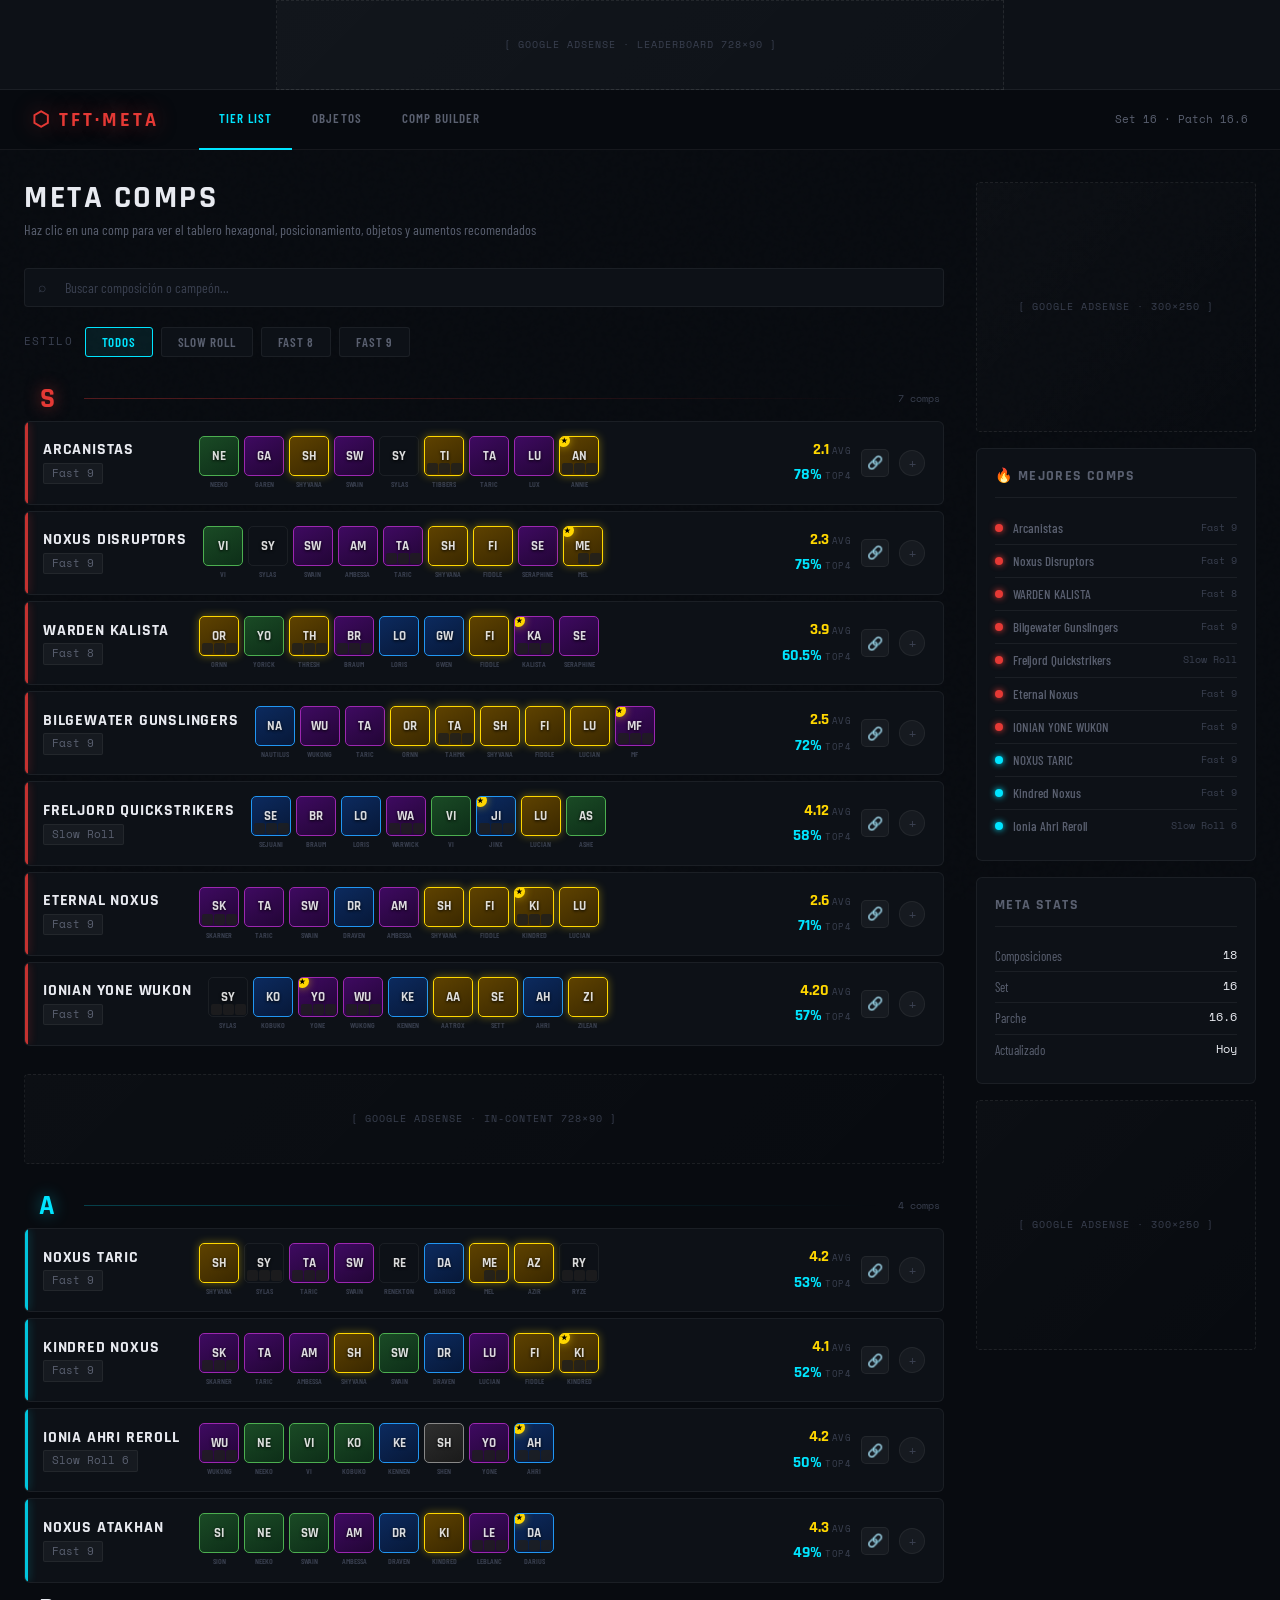
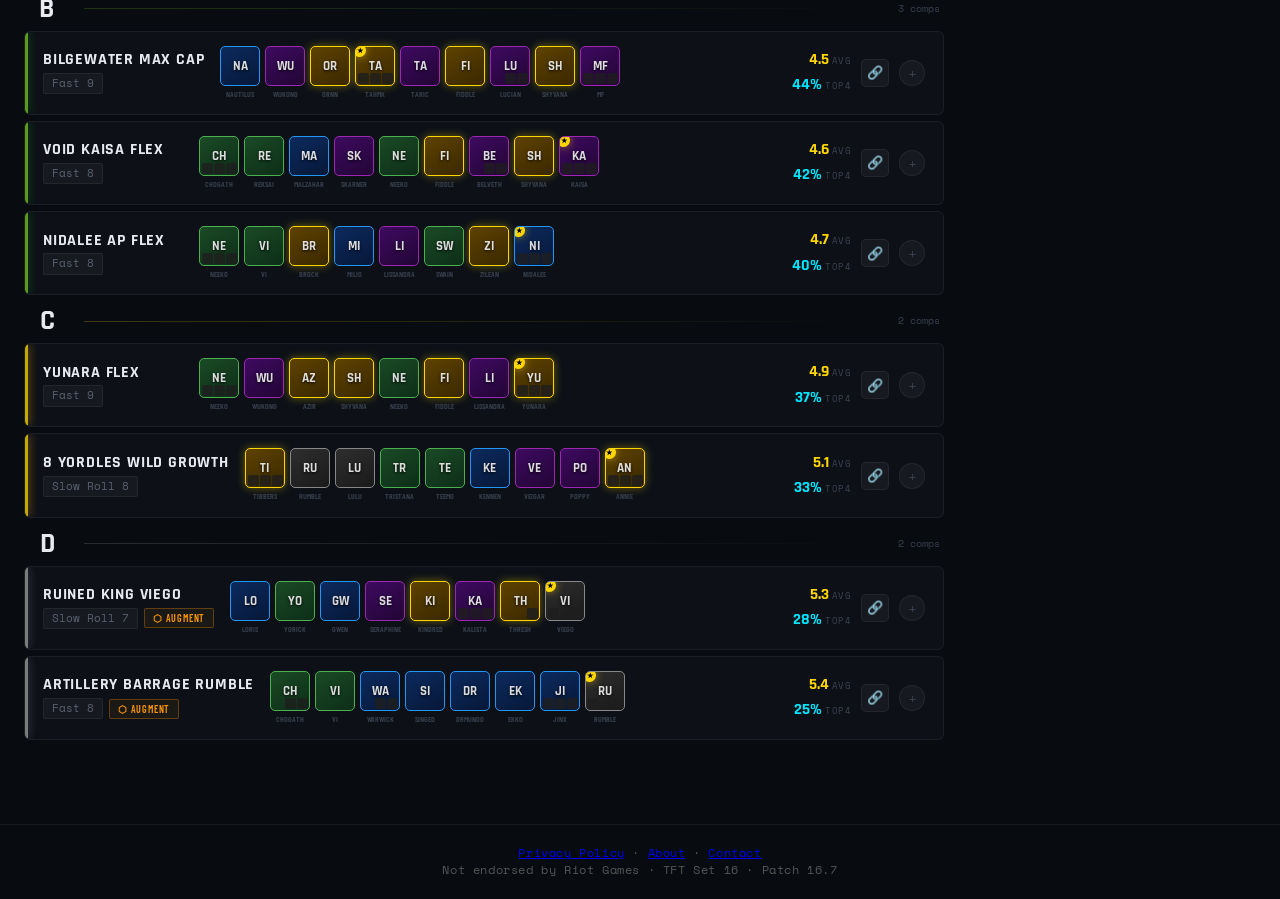
==== commit ad0fbc6f: "Se agrega acceso a Comp Builder" ====
--- a/index.html
+++ b/index.html
@@ -16,6 +16,7 @@
   <div class="nav-tabs">
     <a href="index.html" class="nav-tab on">Tier List</a>
     <a href="tft-items.html"   class="nav-tab">Objetos</a>
+    <a href="comp-builder.html" class="nav-tab">Comp Builder</a>
   </div>
   <div class="nav-right">
     <span class="patch">Set 16 · Patch 16.6</span>
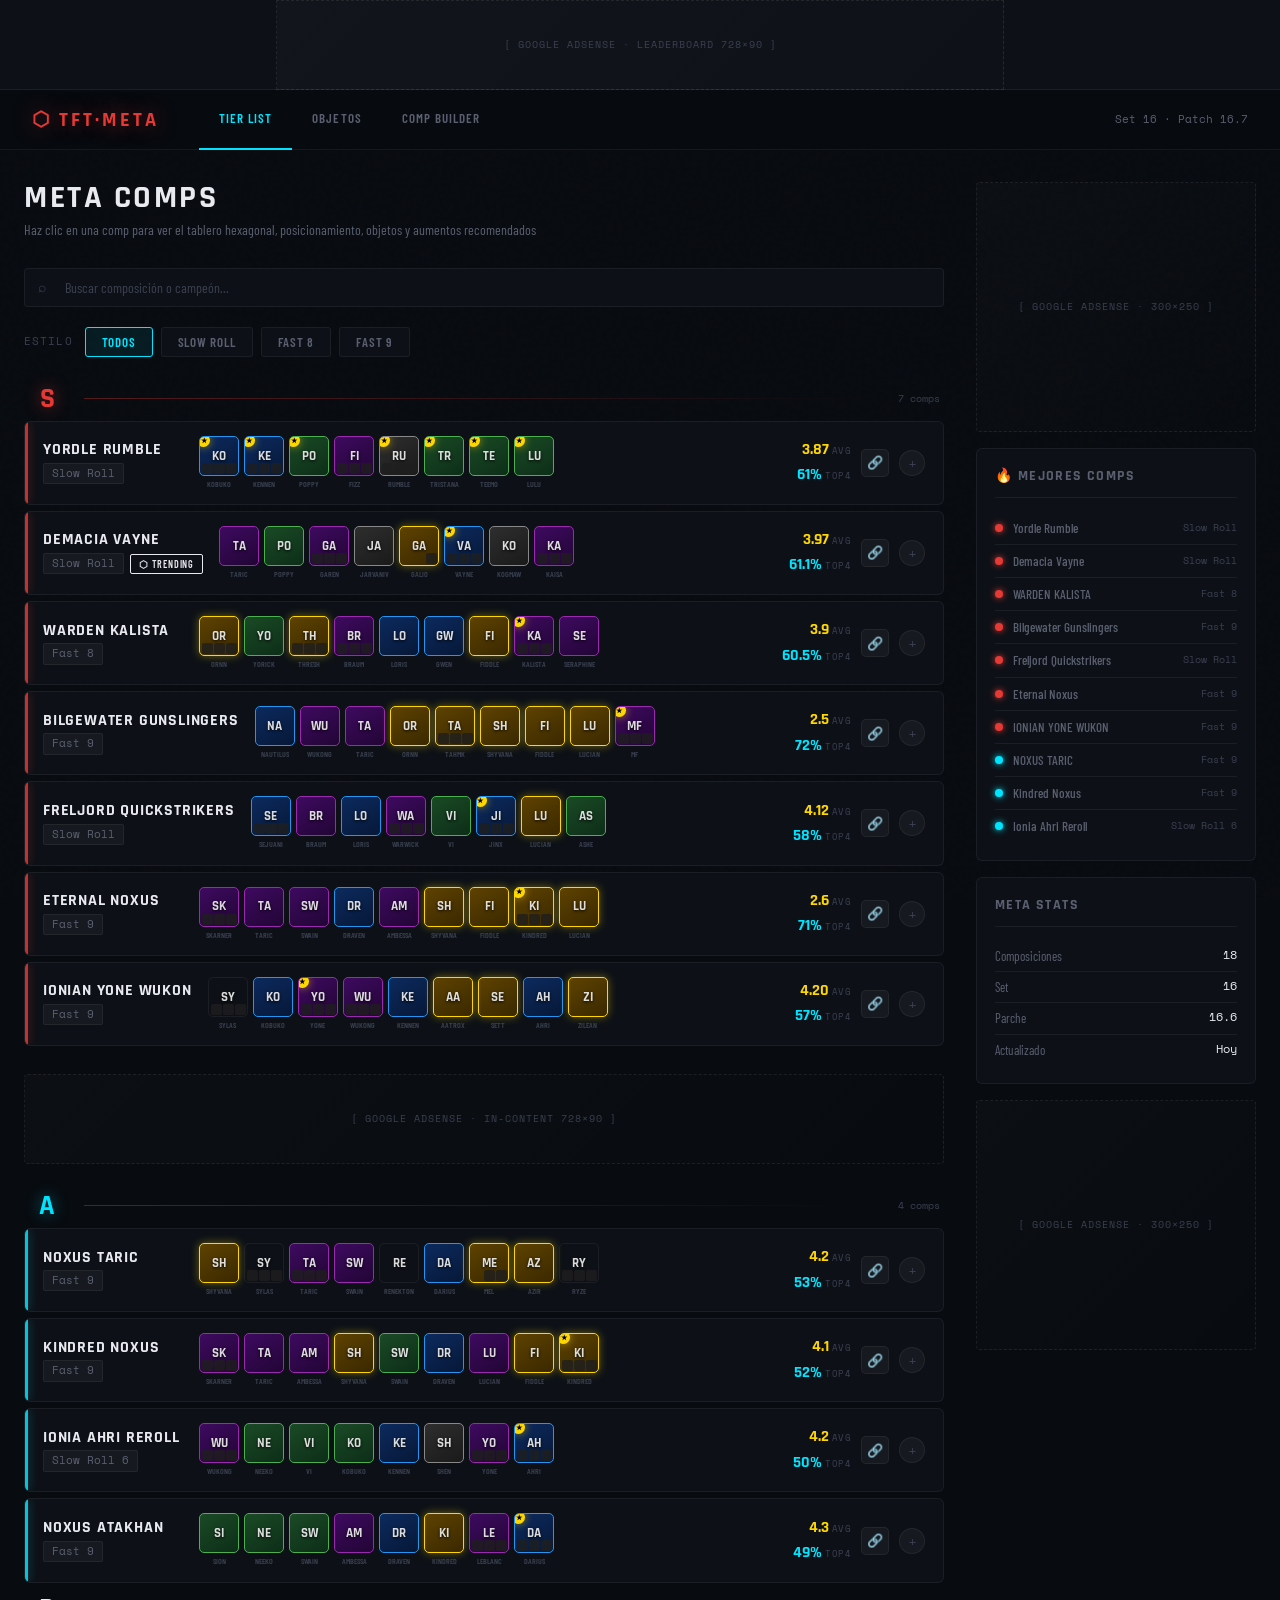
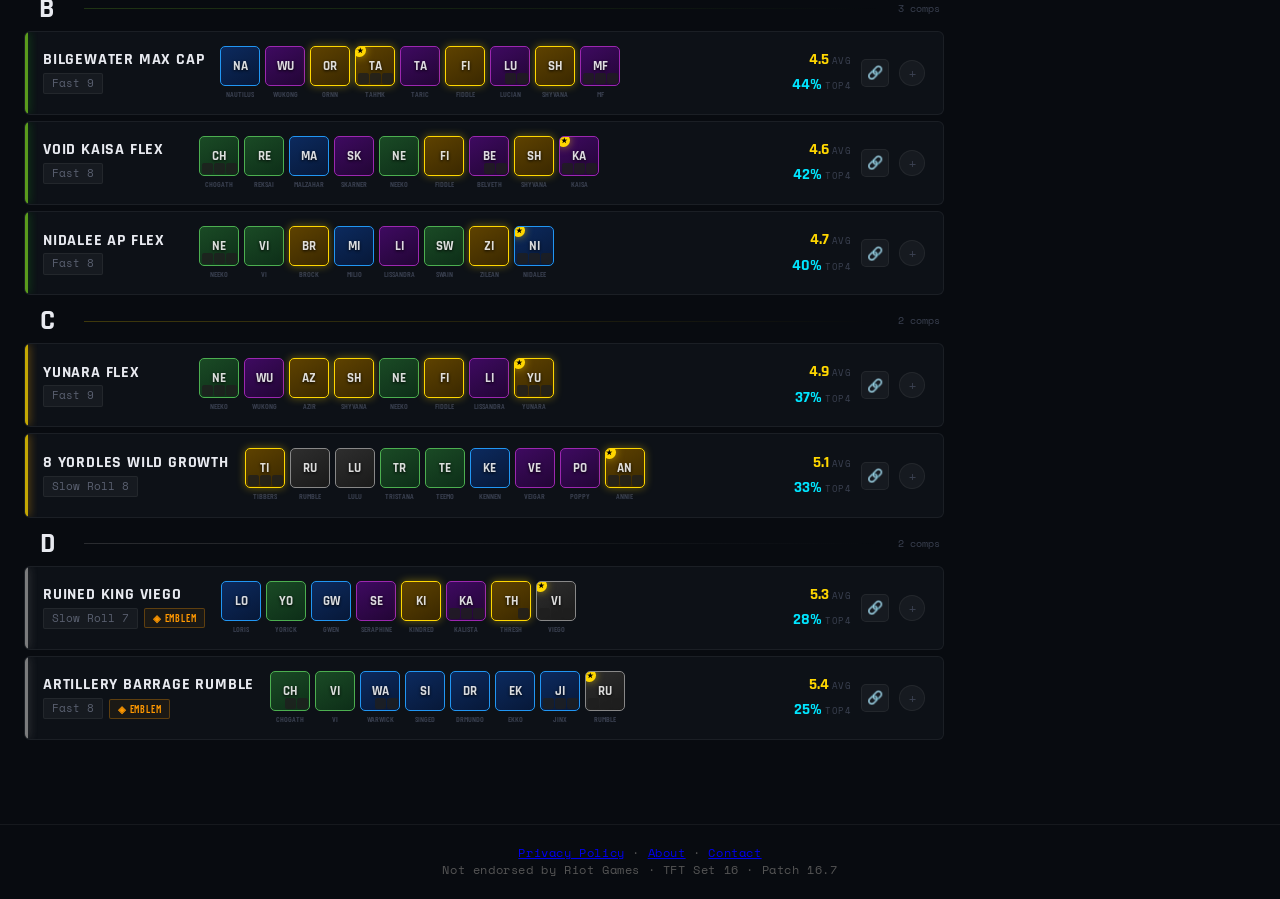
==== commit 7b01159e: "version update" ====
--- a/index.html
+++ b/index.html
@@ -4,6 +4,8 @@
 <meta charset="UTF-8">
 <meta name="viewport" content="width=device-width, initial-scale=1.0">
 <title>TFT Meta Comps · Set 16 Tier List</title>
+<link rel="icon" type="image/x-icon" href="img/tftlogo.png">
+<link rel="icon" href="favicon.svg" type="image/svg+xml">  
 <link href="https://fonts.googleapis.com/css2?family=Rajdhani:wght@400;500;600;700&family=Space+Mono:wght@400;700&family=Barlow+Condensed:wght@300;400;500;600;700&display=swap" rel="stylesheet">
 <link rel="stylesheet" href="index-style.css">
 </head>
@@ -19,7 +21,7 @@
     <a href="comp-builder.html" class="nav-tab">Comp Builder</a>
   </div>
   <div class="nav-right">
-    <span class="patch">Set 16 · Patch 16.6</span>
+    <span class="patch">Set 16 · Patch 16.7</span>
   </div>
 </nav>
 
--- a/index-style.css
+++ b/index-style.css
@@ -1439,6 +1439,128 @@
   color: var(--txt);
 }
 
+.builder-main {
+  display: flex;
+  gap: 16px;
+  align-items: flex-start;
+}
+
+.traits-col {
+  width: 170px;
+  flex-shrink: 0;
+  position: sticky;
+  top: 76px;
+  max-height: calc(100vh - 100px);
+  overflow-y: auto;
+  scrollbar-width: thin;
+  scrollbar-color: var(--dim) transparent;
+}
+
+.traits-header {
+  margin-bottom: 10px;
+}
+
+.traits-title {
+  font-family: 'Rajdhani', sans-serif;
+  font-weight: 700;
+  font-size: 13px;
+  letter-spacing: .1em;
+  text-transform: uppercase;
+  color: var(--mut);
+  display: block;
+}
+
+.traits-hint {
+  font-size: 10px;
+  color: var(--dim);
+  display: block;
+}
+
+.traits-list {
+  display: flex;
+  flex-direction: column;
+  gap: 3px;
+}
+
+.traits-empty {
+  font-size: 11px;
+  color: var(--dim);
+  font-family: 'Space Mono', monospace;
+  line-height: 1.5;
+}
+
+.trait-row {
+  display: flex;
+  align-items: center;
+  gap: 7px;
+  padding: 5px 8px;
+  border-radius: 4px;
+  border: 1px solid var(--brd);
+  background: var(--surf);
+  transition: all .15s;
+}
+
+.trait-row.active {
+  border-color: rgba(0, 229, 255, .3);
+  background: rgba(0, 229, 255, .05);
+}
+
+.trait-row.active-gold {
+  border-color: rgba(255, 215, 0, .35);
+  background: rgba(255, 215, 0, .06);
+}
+
+.trait-icon {
+  width: 18px;
+  height: 18px;
+  flex-shrink: 0;
+  position: relative;
+  overflow: hidden;
+  display: flex;
+  align-items: center;
+  justify-content: center;
+}
+
+.trait-icon img {
+  width: 100%;
+  height: 100%;
+  object-fit: contain;
+}
+
+.trait-name {
+  flex: 1;
+  font-size: 11px;
+  color: var(--mut);
+  white-space: nowrap;
+  overflow: hidden;
+  text-overflow: ellipsis;
+}
+
+.trait-row.active .trait-name {
+  color: var(--txt);
+}
+
+.trait-count {
+  font-family: 'Space Mono', monospace;
+  font-size: 10px;
+  padding: 1px 6px;
+  border-radius: 3px;
+  background: var(--surf2);
+  color: var(--dim);
+  flex-shrink: 0;
+}
+
+.trait-row.active .trait-count {
+  background: rgba(0, 229, 255, .12);
+  color: var(--a);
+}
+
+.trait-row.active-gold .trait-count {
+  background: rgba(255, 215, 0, .12);
+  color: var(--gold);
+}
+
+
 footer {
   position: relative;
   z-index: 1;
@@ -1450,6 +1572,114 @@
   font-family: 'Space Mono', monospace;
   letter-spacing: .05em;
   margin-top: 40px;
+}
+
+
+/* ── HEX BOARD + TRAITS COLUMN ─────────────────────────────────── */
+/* El .hbo-col agrupa el tablero y el panel de rasgos en columna */
+.hbo-col {
+  display: flex;
+  flex-direction: column;
+  gap: 16px;
+  flex-shrink: 0;
+}
+
+/* ── PANEL DE RASGOS ────────────────────────────────────────────── */
+.traits-block {
+  background: var(--bg);
+  border: 1px solid var(--brd);
+  border-radius: 6px;
+  padding: 10px 12px;
+  min-width: 200px;
+  max-width: 300px;
+}
+
+.traits-block-title {
+  font-size: 9px;
+  font-family: 'Space Mono', monospace;
+  letter-spacing: .12em;
+  text-transform: uppercase;
+  color: var(--dim);
+  margin-bottom: 8px;
+}
+
+.traits-grid {
+  display: flex;
+  flex-direction: column;
+  gap: 4px;
+}
+
+/* Badge de rasgo */
+.tr-badge {
+  display: flex;
+  align-items: center;
+  gap: 7px;
+  padding: 4px 8px;
+  border-radius: 4px;
+  border: 1px solid transparent;
+  transition: all .15s;
+}
+
+/* Rasgo inactivo — tenue */
+.tr-badge.dim {
+  border-color: var(--brd);
+  opacity: .45;
+}
+
+/* Rasgo activo — umbral alcanzado */
+.tr-badge.active {
+  border-color: rgba(0,229,255,.25);
+  background: rgba(0,229,255,.05);
+}
+
+/* Rasgo en tier máximo — dorado */
+.tr-badge.gold {
+  border-color: rgba(255,215,0,.35);
+  background: rgba(255,215,0,.07);
+}
+
+/* Icono del rasgo */
+.tr-badge img {
+  width: 16px;
+  height: 16px;
+  object-fit: contain;
+  flex-shrink: 0;
+  opacity: .7;
+}
+.tr-badge.active img,
+.tr-badge.gold img {
+  opacity: 1;
+}
+
+/* Nombre del rasgo */
+.tr-name {
+  flex: 1;
+  font-size: 11px;
+  color: var(--mut);
+  white-space: nowrap;
+  overflow: hidden;
+  text-overflow: ellipsis;
+}
+.tr-badge.active .tr-name { color: var(--txt); }
+.tr-badge.gold .tr-name   { color: var(--gold); }
+
+/* Conteo (ej: "4/6") */
+.tr-count {
+  font-family: 'Space Mono', monospace;
+  font-size: 9px;
+  padding: 1px 5px;
+  border-radius: 3px;
+  background: var(--surf2);
+  color: var(--dim);
+  flex-shrink: 0;
+}
+.tr-badge.active .tr-count {
+  background: rgba(0,229,255,.12);
+  color: var(--a);
+}
+.tr-badge.gold .tr-count {
+  background: rgba(255,215,0,.12);
+  color: var(--gold);
 }
 
 @media(max-width:1000px) {
